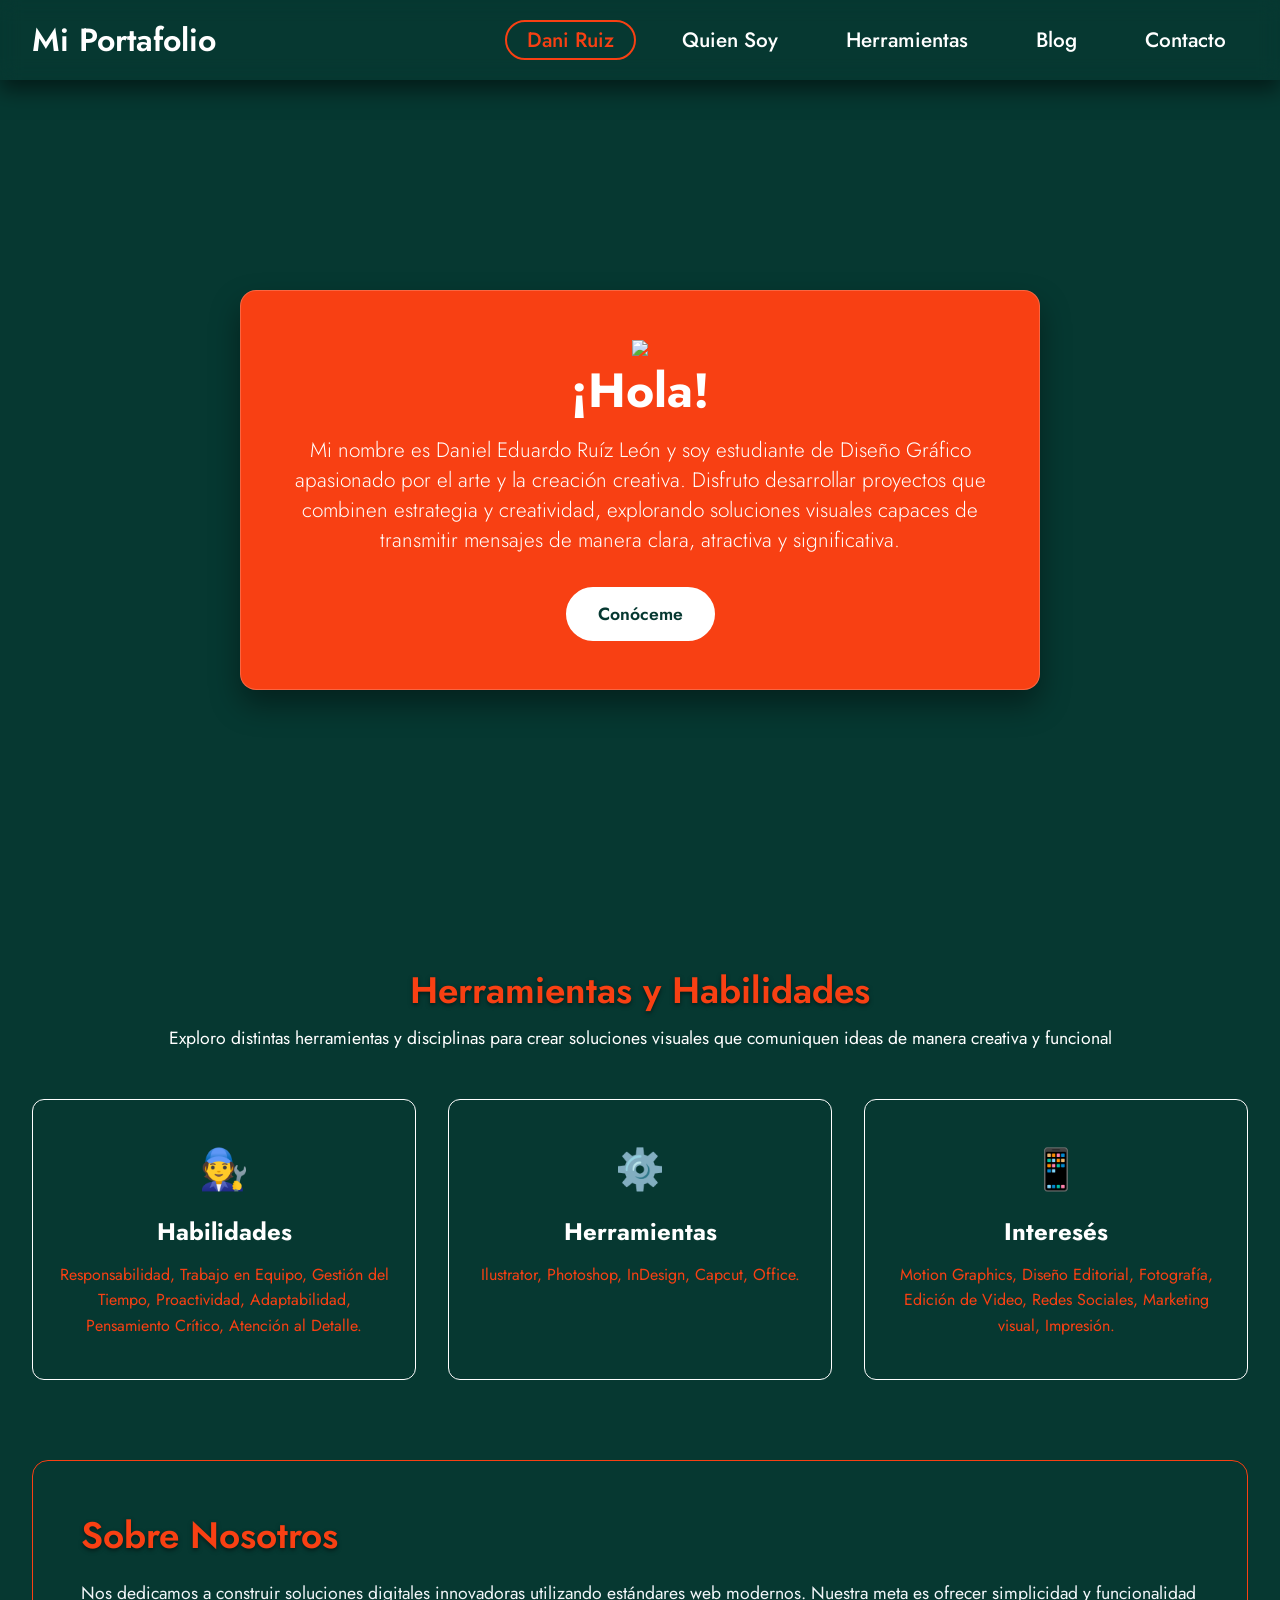
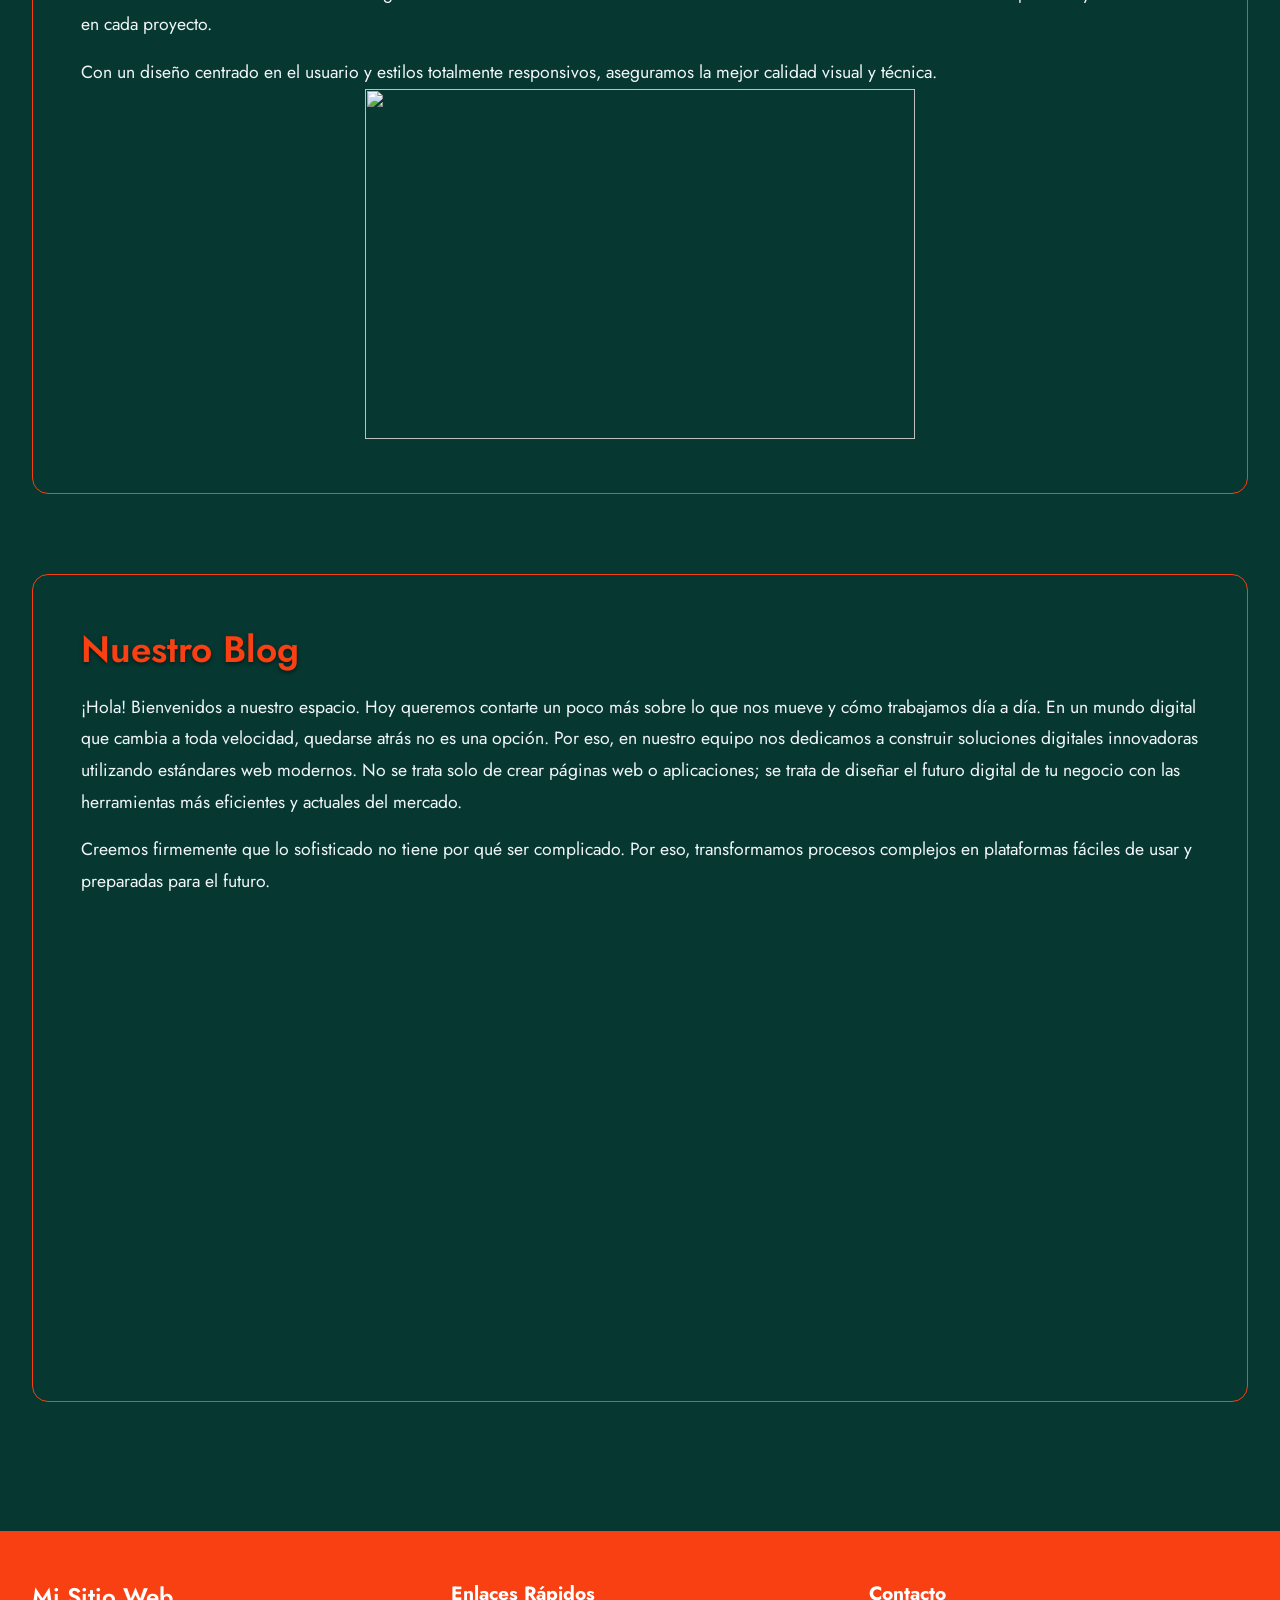
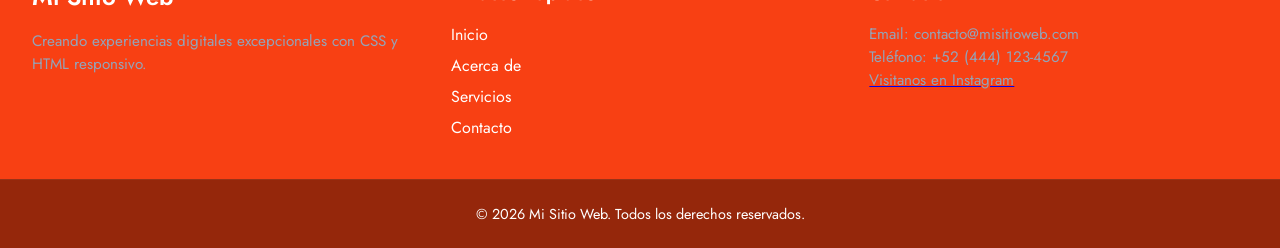
==== index.html @ 6caa450c "Add files via upload" ====
<!DOCTYPE html>
<html lang="es">
<head>
    <meta charset="UTF-8">
    <meta name="viewport" content="width=device-width, initial-scale=1.0">
    <title>Sitio Web Completo con Navegación Adaptativa</title>

    <!-- Enlace a la hoja de estilos CSS general -->
    <link rel="stylesheet" href="style.css">
</head>
<body>

    <!-- ==========================================
         HEADER / ENCABEZADO
         Contiene la barra de navegación (existente)
         y la sección Hero (banner principal de bienvenida).
         ========================================== -->
    <header class="site-header">
        
        <!-- BARRA DE NAVEGACIÓN (Estructura intacta) -->
        <nav class="navbar">
            <div class="navbar-container">
                <!-- Logotipo del sitio web -->
                <a href="index.html" class="navbar-logo">Mi Portafolio</a>
                
                <!-- Botón de menú hamburguesa para dispositivos móviles -->
                <button class="navbar-toggle" aria-label="Abrir menú">
                    <span class="bar"></span>
                    <span class="bar"></span>
                    <span class="bar"></span>
                </button>

                <!-- Menú principal con enlaces de navegación -->
                <ul class="navbar-menu">
                    <li> <a href="#" class="active"> Dani Ruiz </a> </li>
                    <li> <a href="#about"> Quien Soy </a> </li>
                    <li> <a href="#services"> Herramientas </a> </li>
                    <li> <a href="#blog"> Blog </a> </li>
                    <li> <a href="contacto.html"> Contacto </a> </li>
                </ul>
            </div>
        </nav>

        <!-- SECCIÓN HERO
             Presentación visual de impacto justo debajo de la barra de navegación.
             Función: Captar la atención inmediata del visitante y ofrecer una acción directa (CTA). -->
        <div class="hero-container">
            <div class="hero-content">
                <!-- Título principal de la página -->
                <img src="YO.png">
                <h1 class="hero-title">¡Hola!</h1>
                <!-- Breve descripción o subtítulo persuasivo -->
                <p class="hero-subtitle">Mi nombre es Daniel Eduardo Ruíz León y soy estudiante de Diseño
Gráfico apasionado por el arte y la creación creativa. Disfruto desarrollar proyectos que combinen estrategia y creatividad, explorando soluciones visuales capaces de transmitir mensajes de manera clara, atractiva y significativa.</p>
                <!-- Botón de llamada a la acción (Call To Action) -->
                <a href="#services" class="hero-btn">Conóceme</a>
            </div>
        </div>

    </header>


    <!-- ==========================================
         MAIN / CONTENIDO PRINCIPAL
         Contenedor semántico principal del sitio web.
         Aloja el contenido relevante dividido en secciones.
         ========================================== -->
    <main class="main-content">

        <!-- SECCIÓN DE SERVICIOS / CARACTERÍSTICAS
             Función: Presentar los servicios o características clave en formato de cuadrícula (cards). -->
        <section id="services" class="content-section">
            <div class="section-header">
                <h2 class="section-title">Herramientas y Habilidades</h2>
                <p class="section-description">Exploro distintas herramientas y disciplinas para crear soluciones visuales que comuniquen ideas de manera creativa y funcional</p>
            </div>

            <!-- Cuadrícula flexible para organizar las tarjetas de información -->
            <div class="cards-grid">
                <!-- Tarjeta 1 -->
                <article class="card">
                    <div class="card-icon">🧑‍🔧</div>
                    <h3 class="card-title">Habilidades</h3>
                    <p class="card-text">
                        Responsabilidad,
                        Trabajo en Equipo,
                        Gestión del Tiempo,
                        Proactividad,
                        Adaptabilidad,
                        Pensamiento Crítico,
                        Atención al Detalle.
                    </p>
                </article>

                <!-- Tarjeta 2 -->
                <article class="card">
                    <div class="card-icon">⚙️</div>
                    <h3 class="card-title">Herramientas</h3>
                    <p class="card-text">Ilustrator, Photoshop, InDesign, Capcut, Office.</p>
                </article>

                <!-- Tarjeta 3 -->
                <article class="card">
                    <div class="card-icon">📱</div>
                    <h3 class="card-title">Interesés</h3>
                    <p class="card-text">Motion Graphics, Diseño Editorial, Fotografía, Edición de Video, Redes Sociales, Marketing visual, Impresión.</p>
                </article>
            </div>
        </section>


        <!-- SECCIÓN "ACERCA DE" / INFORMACIÓN
             Función: Ofrecer contexto adicional sobre la empresa o proyecto. -->
        <section id="about" class="content-section about-section">
            <div class="about-container">
                <div class="about-text">
                    <h2 class="section-title">Sobre Nosotros</h2>
                    <p>Nos dedicamos a construir soluciones digitales innovadoras utilizando estándares web modernos. Nuestra meta es ofrecer simplicidad y funcionalidad en cada proyecto.</p>
                    <p>Con un diseño centrado en el usuario y estilos totalmente responsivos, aseguramos la mejor calidad visual y técnica.</p>
                </div>
                <div class="imagen_principal">
                    <div style="text-align: center;">
                 <img src="imagen_principal.jpg">
            </div>
           
              
        </section>
        
        <section id="blog" class="content-section about-section">
            <div class="about-container">
                <div class="about-text">
                    <h2 class="section-title">Nuestro Blog</h2>
                    <p>¡Hola! Bienvenidos a nuestro espacio. Hoy queremos contarte un poco más sobre lo que nos mueve y cómo trabajamos día a día. En un mundo digital que cambia a toda velocidad, quedarse atrás no es una opción. Por eso, en nuestro equipo nos dedicamos a construir soluciones digitales innovadoras utilizando estándares web modernos. No se trata solo de crear páginas web o aplicaciones; se trata de diseñar el futuro digital de tu negocio con las herramientas más eficientes y actuales del mercado.</p>
                    <p>Creemos firmemente que lo sofisticado no tiene por qué ser complicado. Por eso, transformamos procesos complejos en plataformas fáciles de usar y preparadas para el futuro.</p>
                
                    <div style="text-align: center;">
                    <iframe src="https://www.google.com/maps/embed?pb=!1m18!1m12!1m3!1d4547.199911094457!2d-101.01815302400932!3d22.14494974850704!2m3!1f0!2f0!3f0!3m2!1i1024!2i768!4f13.1!3m3!1m2!1s0x842a98d210e62de1%3A0x5e721a482af4df1e!2sZona%20Universitaria%2C%2078240%20San%20Luis%20Potos%C3%AD%2C%20S.L.P.!5e1!3m2!1ses-419!2smx!4v1791229734453!5m2!1ses-419!2smx" width="600" height="450" style="border:0;" allowfullscreen="" loading="lazy" referrerpolicy="strict-origin-when-cross-origin"></iframe>

                </div>
            </div>
        </section>



    </main>


    <!-- ==========================================
         FOOTER / PIE DE PÁGINA
         Función: Mostrar información de derechos, enlaces útiles y redes sociales.
         ========================================== -->
    <footer id="contact" class="site-footer">
        <div class="footer-container">
            <!-- Columna 1: Información de marca -->
            <div class="footer-col">
                <h4 class="footer-brand">Mi Sitio Web</h4>
                <p class="footer-desc">Creando experiencias digitales excepcionales con CSS y HTML responsivo.</p>
            </div>

            <!-- Columna 2: Enlaces rápidos de navegación -->
            <div class="footer-col">
                <h5 class="footer-heading">Enlaces Rápidos</h5>
                <ul class="footer-links">
                    <li><a href="#">Inicio</a></li>
                    <li><a href="#about">Acerca de</a></li>
                    <li><a href="#services">Servicios</a></li>
                    <li><a href="#contact">Contacto</a></li>
                </ul>
            </div>

            <!-- Columna 3: Información de contacto -->
            <div class="footer-col">
                <h5 class="footer-heading">Contacto</h5>
                <p>Email: contacto@misitioweb.com</p>
                <p>Teléfono: +52 (444) 123-4567</p>
<a href="https://www.instagram.com/danylovz/" target="_blank"><p>Visitanos en Instagram</p></a>
            </div>
        </div>

        <!-- Barra inferior de derechos de autor -->
        <div class="footer-bottom">
            <p>&copy; 2026 Mi Sitio Web. Todos los derechos reservados.</p>
        </div>
    </footer>

    <!-- Script de control del menú móvil -->
    <script src="script.js"></script>
</body>
</html>
---- style.css ----
/* ==========================================================================
IMPORTACIÓN DE FUENTES Y CONFIGURACIÓN GLOBAL
========================================================================== */
@import url('https://fonts.googleapis.com/css2?family=Fira+Sans:wght@300;400;500;600&family=Jost:ital,wght@0,100..900;1,100..900&family=Short+Stack&display=swap');

* {
  margin: 0;
  padding: 0;
  box-sizing: border-box;
}

body {
  font-family: "Jost", serif;
  min-height: 100vh;
  background-color: #063831;
  color: #063831;
}

/* ==========================================================================
BARRA DE NAVEGACIÓN
========================================================================== */
.navbar {
  display: flex;
  align-items: center;
  justify-content: center;
  height: 80px;
  width: 100%;
  position: sticky;
  top: 0;
  background: transparent;
  box-shadow: 0 10px 20px rgba(0, 0, 0, 0.5);
  backdrop-filter: blur(10px);
  z-index: 999;
}

.navbar-container {
  display: flex;
  align-items: center;
  justify-content: space-between;
  width: 100%;
  padding: 0 2rem;
  max-width: 1600px;
}

.navbar-logo {
  font-size: 2rem;
  font-weight: 600;
  color: #fff;
  text-decoration: none;
  cursor: pointer;
}

.navbar-container .navbar-menu {
  display: flex;
  text-align: center;
  gap: 1.5rem;
  list-style: none;
}

.navbar-container .navbar-menu li a {
  text-decoration: none;
  color:#fff;
  font-size: 1.3rem;
  font-weight: 500;
  padding: 3px 20px;
  border-radius: 20px;
  border: 2px solid transparent;
  white-space: nowrap;
  transition: all 0.3s ease;
}

.navbar-container .navbar-menu li a:hover,
.navbar-container .navbar-menu li a.active {
  color: #f84013;
  background: #f84013(188, 212, 229, 0.8);
  border: 2px solid #f84013;
}

.navbar-toggle {
  display: none;
  background: transparent;
  padding: 10px;
  border: none;
  cursor: pointer;
}

.bar {
  display: block;
  width: 25px;
  height: 3px;
  margin: 5px auto;
  background: #f84013;
  transition: all 0.3s ease-in-out;
}

/* ==========================================================================
SECCIÓN HEADER / HERO
========================================================================== */
.hero-container {
  display: flex;
  align-items: center;
  justify-content: center;
  min-height: calc(100vh - 80px);
  padding: 2rem;
  text-align: center;
  color: #fff;
}

.hero-content {
  max-width: 800px;
  padding: 3rem 2rem;
  background: #f84013;
  backdrop-filter: blur(8px);
  border-radius: 16px;
  border: 1px solid rgba(255, 255, 255, 0.2);
  box-shadow: 0 15px 30px rgba(0, 0, 0, 0.4);
}

.hero-title {
  font-size: 3rem;
  font-weight: 700;
  margin-bottom: 1rem;
  line-height: 1.2;
}

.hero-subtitle {
  font-size: 1.3rem;
  font-weight: 300;
  margin-bottom: 2rem;
  color: #fff;
}

.hero-btn {
  display: inline-block;
  padding: 12px 30px;
  background: #fff;
  color: #063831;
  font-size: 1.1rem;
  font-weight: 600;
  text-decoration: none;
  border-radius: 30px;
  border: 2px solid #fff;
  transition: all 0.3s ease;
}

.hero-btn:hover {
  background: #fff;
  color: #f84013;
  transform: translateY(-3px);
  box-shadow: 0 10px 20px rgba(0, 0, 0, 0.3);
}

/* ==========================================================================
SECCIÓN MAIN / CONTENIDO PRINCIPAL
========================================================================== */
.main-content {
  max-width: 1400px;
  margin: 0 auto;
  padding: 4rem 2rem;
  display: flex;
  flex-direction: column;
  gap: 5rem;
  color: #f84013;
}

.content-section {
  width: 100%;
}

.section-header {
  text-align: center;
  margin-bottom: 3rem;
}

.section-title {
  font-size: 2.3rem;
  font-weight: 600;
  margin-bottom: 0.5rem;
  text-shadow: 0 2px 4px rgba(0,0,0,0.5);
  color: #f84013;
}

.section-description {
  font-size: 1.1rem;
  color: #fff;
}

.cards-grid {
  display: grid;
  grid-template-columns: repeat(auto-fit, minmax(280px, 1fr));
  gap: 2rem;
  color: #063831;
}

.card {
  background: #063831;
  backdrop-filter: blur(10px);
  border: 1px solid #fff;
  padding: 2.5rem 1.5rem;
  border-radius: 12px;
  text-align: center;
  transition: transform 0.3s ease, box-shadow 0.3s ease;
  border-color: #fff
}

.card:hover {
  transform: translateY(-8px);
  box-shadow: 0 12px 25px #063831;
  border-color: #f84013;
  text-decoration-color: #f84013;
}

.card-icon {
  font-size: 2.5rem;
  margin-bottom: 1rem;
  color: #f84013;
}

.card-title {
  font-size: 1.5rem;
  margin-bottom: 0.8rem;
  color: #fff;
}

.card-text {
  font-size: 1rem;
  color: #f84013;
  line-height: 1.6;
}

.about-section {
  background: #063831;
  backdrop-filter: blur(10px);
  padding: 3rem;
  border-radius: 16px;
  border: 1px solid #f84013;
}

.about-text p {
  font-size: 1.1rem;
  line-height: 1.8;
  margin-top: 1rem;
  color: #f1f5f9;
}

/* ==========================================================================
SECCIÓN FOOTER / PIE DE PÁGINA
========================================================================== */
.site-footer {
  background: #f84013;
  backdrop-filter: blur(12px);
  border-top: 1px solid #063831;
  padding-top: 3rem;
  margin-top: 4rem;
}

.footer-container {
  max-width: 1400px;
  margin: 0 auto;
  padding: 0 2rem 2rem 2rem;
  display: grid;
  grid-template-columns: repeat(auto-fit, minmax(220px, 1fr));
  gap: 2.5rem;
}

.footer-col .footer-brand {
  font-size: 1.5rem;
  font-weight: 600;
  margin-bottom: 1rem;
  color: #fff;
}

.footer-col .footer-desc,
.footer-col p {
  font-size: 0.95rem;
  color: #94a3b8;
  line-height: 1.5;
}

.footer-heading {
  font-size: 1.2rem;
  margin-bottom: 1rem;
  color: #fff;
}

.footer-links {
  list-style: none;
  color: #fff;
}

.footer-links li {
  margin-bottom: 0.5rem;
  color: #fff;
}

.footer-links a {
  color: #fff;
  text-decoration: none;
  transition: color 0.2s ease;
}

.footer-links a:hover {
  color: #fff;
}

.footer-bottom {
  text-align: center;
  padding: 1.5rem;
  background: rgba(0, 0, 0, 0.4);
  font-size: 0.9rem;
  color: #fff;
  border-top: 1px solid rgba(255, 255, 255, 0.05);
}

/* ==========================================================================
REGLAS RESPONSIVAS (MEDIA QUERIES)
========================================================================== */
@media (max-width: 880px) {
  .navbar {
    backdrop-filter: none;
    color: #fff;
  }

  .navbar-container .navbar-menu {
    display: none;
    flex-direction: column;
    align-items: flex-start;
    gap: 1.7rem !important;
    position: absolute;
    height: 100vh;
    width: 250px;
    top: 0;
    right: 0;
    padding: 5rem 1.5rem;
    box-shadow: 0 10px 10px rgba(0, 0, 0, 0.5);
    backdrop-filter: blur(10px);
    color: #fff;
  }

  .navbar-container .navbar-menu.active {
    display: flex;
    color: #fff;
  }

  .navbar-toggle {
    display: block;
    z-index: 999;
    color: #fff;

  }

  .navbar-toggle.active .bar:nth-child(2) {
    opacity: 0;
  }

  .navbar-toggle.active .bar:nth-child(1) {
    transform: translateY(8px) rotate(45deg);
  }

  .navbar-toggle.active .bar:nth-child(3) {
    transform: translateY(-8px) rotate(-45deg);
  }

  .hero-title {
    font-size: 2.3rem;
    color: #fff;

  }

  .hero-subtitle {
    font-size: 1.1rem;
    color: #fff;

  }

  .main-content {
    padding: 3rem 1.5rem;
    gap: 3.5rem;
        color: #fff;

  }

  .cards-grid {
    grid-template-columns: repeat(2, 1fr);
        color: #fff;

  }

  .about-section {
    padding: 2rem;
        color: #fff;

  }
}

@media (max-width: 720px) {
iframe {
  width: 400px;
  height: 300px;
      color: #fff;

}
}

@media (max-width: 480px) {
  .navbar-container {
    padding: 0 1rem;
        color: #fff;

  }

  iframe {
    width: 300px;
    height: 200px;
        color: #fff;

  }

  .navbar-logo {
    font-size: 1.7rem;
        color: #fff;

  }

  .navbar-container .navbar-menu li a {
    font-size: 1.2rem;
    padding: 3px 15px;
        color: #fff;

  }

  .hero-container {
    padding: 1rem;
        color: #fff;

  }

  .hero-content {
    padding: 2rem 1rem;
        color: #fff;

  }

  .hero-title {
    font-size: 1.8rem;
        color: #fff;

  }

  .hero-subtitle {
    font-size: 1rem;
        color: #fff;

  }

  .hero-btn {
    width: 100%;
    text-align: center;
        color: #fff;

  }

  .cards-grid {
    grid-template-columns: 1fr;
        color: #fff;

  }

  .section-title {
    font-size: 1.8rem;
        color: #fff;

  }

  .footer-container {
    grid-template-columns: 1fr;
    gap: 2rem;
    padding: 0 1.5rem 2rem 1.5rem;
        color: #fff;

  }
}

@media (max-width:410px) {
  iframe {
    display: none;
  }

}

.imagen_principal img {
    text-align: center;
    width: 550px;
    height: 350px;
  }
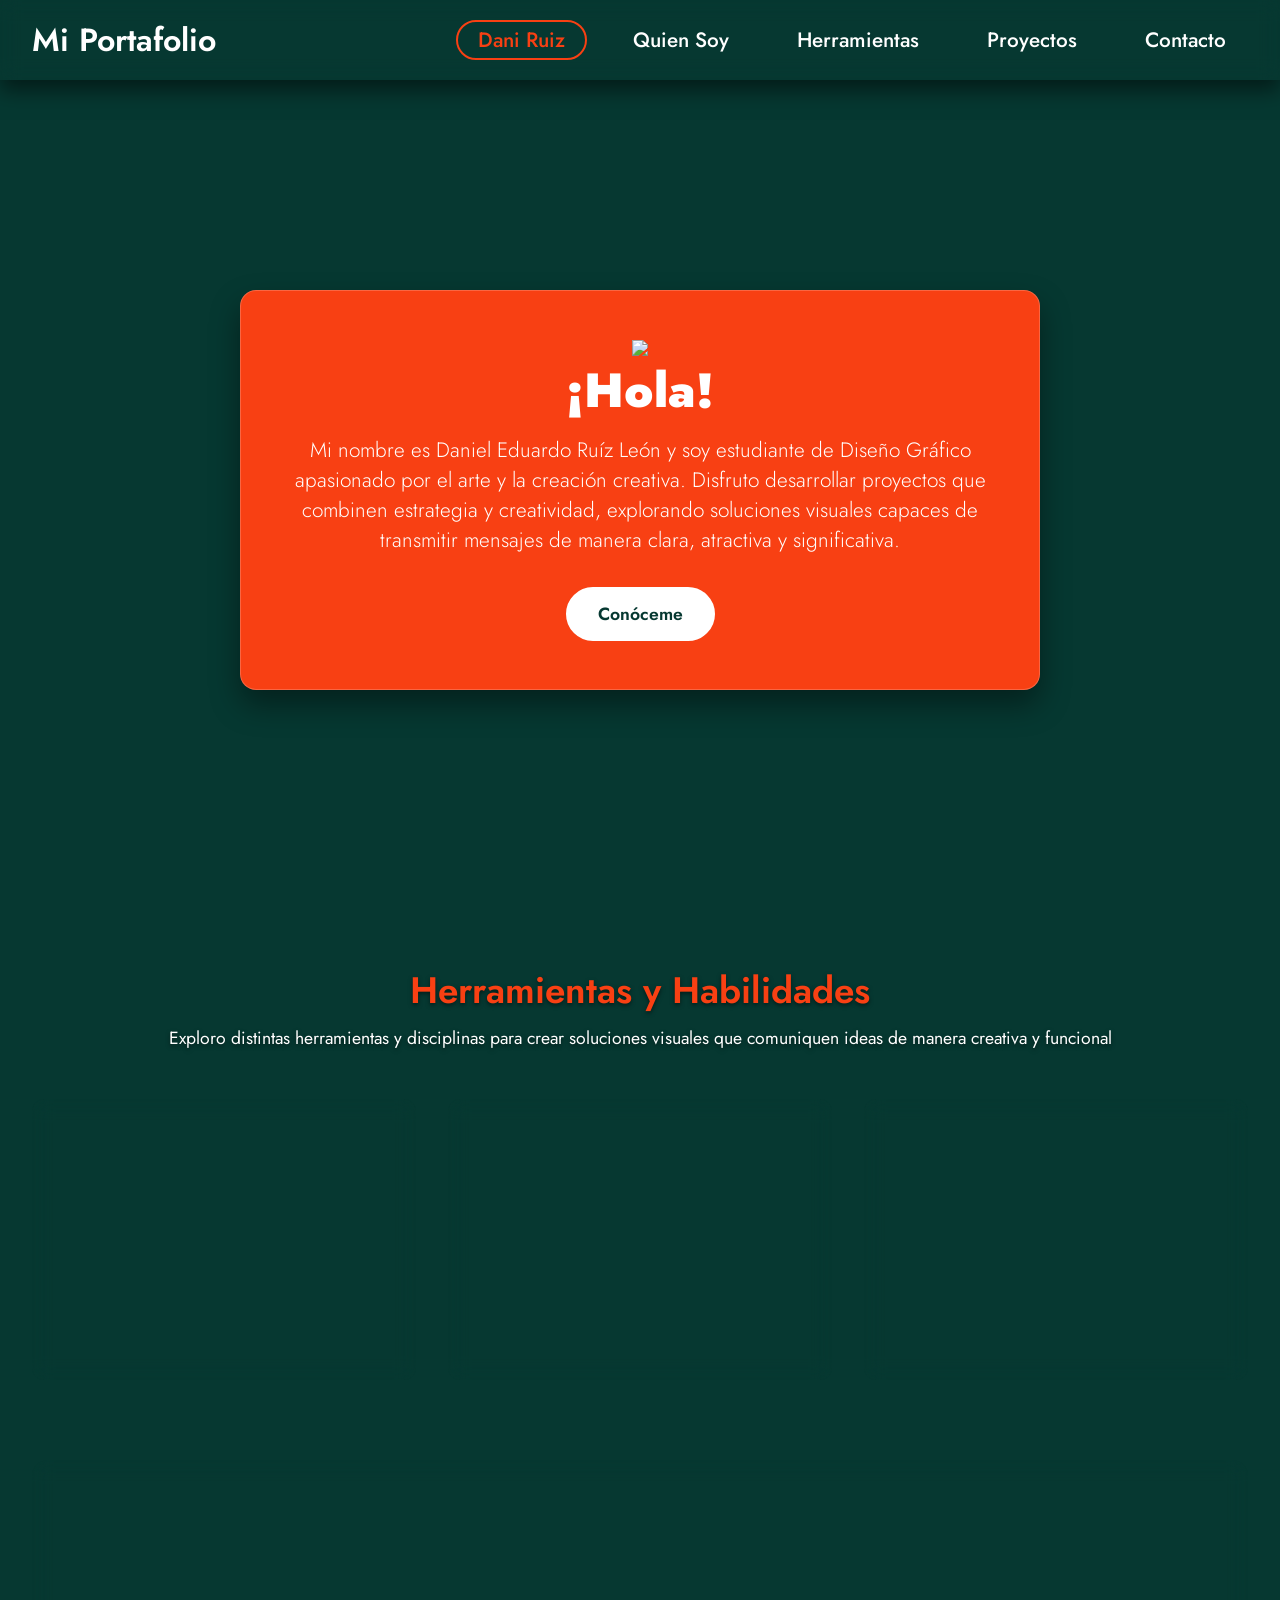
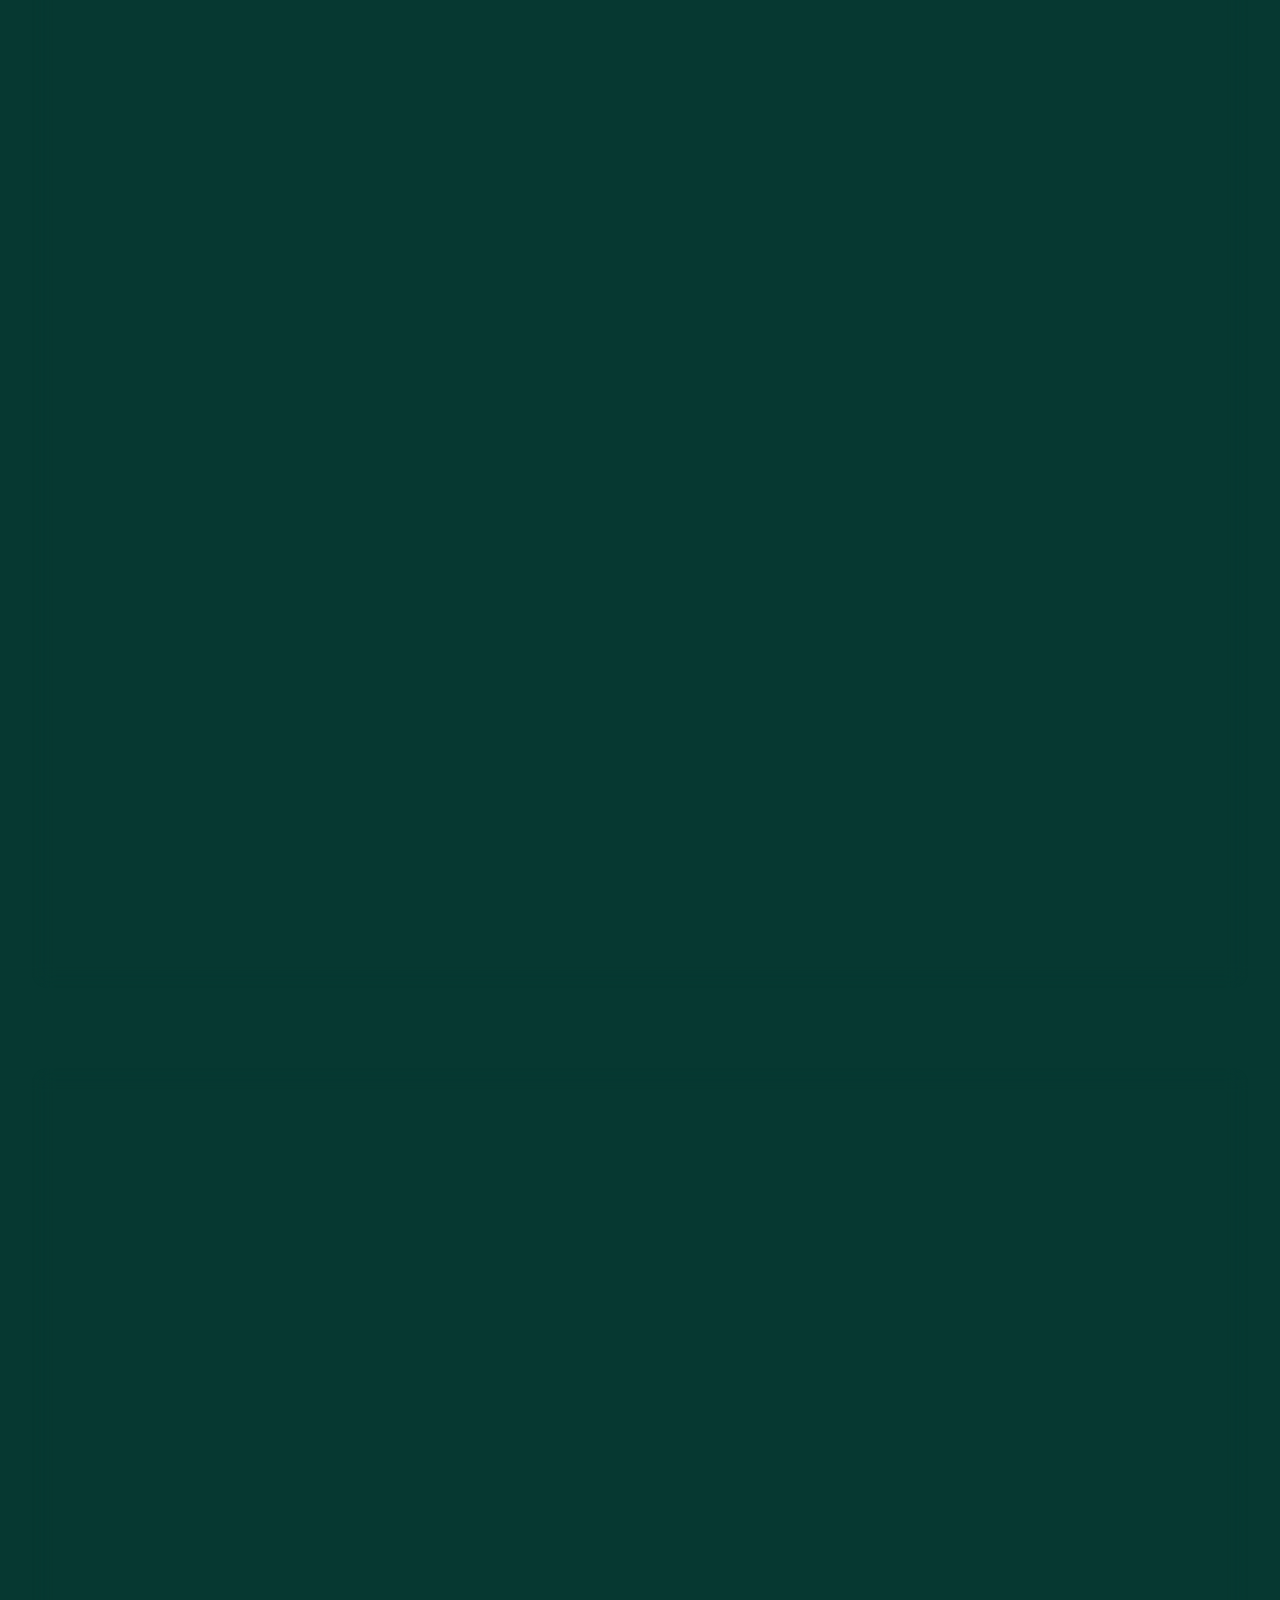
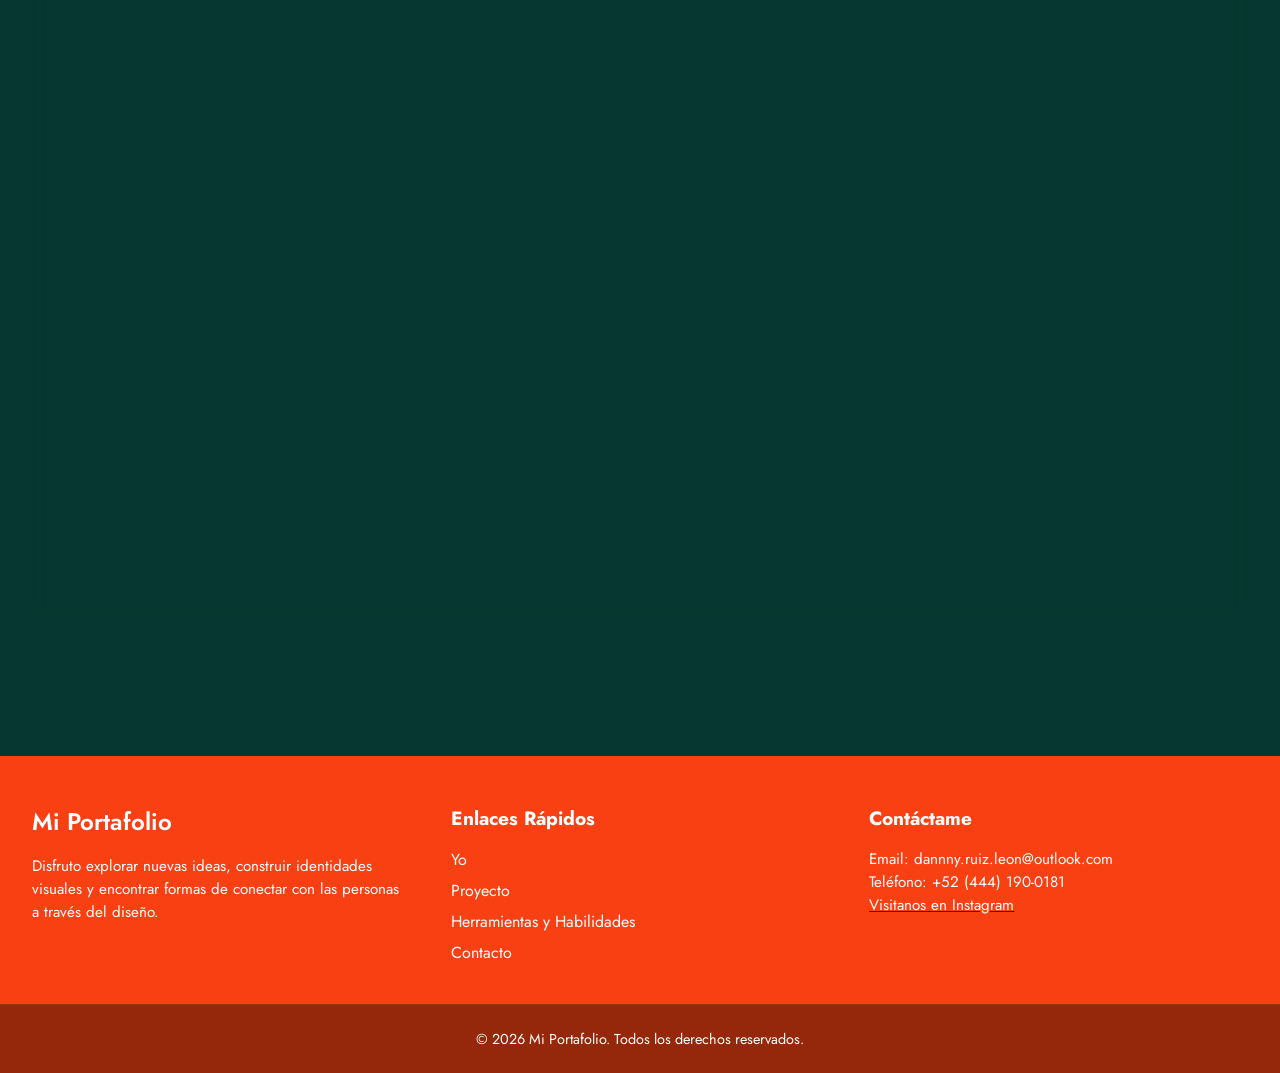
==== commit 1e73119d: "Add files via upload" ====
--- a/index.html
+++ b/index.html
@@ -35,7 +35,7 @@
                     <li> <a href="#" class="active"> Dani Ruiz </a> </li>
                     <li> <a href="#about"> Quien Soy </a> </li>
                     <li> <a href="#services"> Herramientas </a> </li>
-                    <li> <a href="#blog"> Blog </a> </li>
+                    <li> <a href="#blog"> Proyectos </a> </li>
                     <li> <a href="contacto.html"> Contacto </a> </li>
                 </ul>
             </div>
@@ -114,13 +114,18 @@
         <section id="about" class="content-section about-section">
             <div class="about-container">
                 <div class="about-text">
-                    <h2 class="section-title">Sobre Nosotros</h2>
-                    <p>Nos dedicamos a construir soluciones digitales innovadoras utilizando estándares web modernos. Nuestra meta es ofrecer simplicidad y funcionalidad en cada proyecto.</p>
-                    <p>Con un diseño centrado en el usuario y estilos totalmente responsivos, aseguramos la mejor calidad visual y técnica.</p>
+                    <h2 class="section-title">Estrategia de Comunicación</h2>
+                    <h1 class="subtitle">Festival Internacional Letras de S.L.P</h1>
+                    <p>Proyecto académico enfocado en el desarrollo de una estrategia de comunicación visual para la Feria Internacional Letras de San Luis Potosí. El objetivo fue modernizar la identidad gráfica del evento y generar una propuesta visual atractiva que conectara con públicos jóvenes y asistentes habituales de la feria, manteniendo la esencia cultural y literaria del proyecto.</p>
+                    <p>Dentro del desarrollo realicé un rediseño del logotipo para la edición 18, explorando una imagen más contemporánea, versátil y adaptable a distintos formatos físicos y digitales. Además, trabajé en la creación de piezas para medios impresos y contenido digital, incluyendo aplicaciones para redes sociales, materiales promocionales y recursos gráficos enfocados en fortalecer la presencia visual y la difusión del evento.</p>
                 </div>
                 <div class="imagen_principal">
                     <div style="text-align: center;">
-                 <img src="imagen_principal.jpg">
+                 
+                <img src="MOCKUPS (4).png">
+                <img src="MOCKUPS (6).png">
+                <img src="FIL.png">
+
             </div>
            
               
@@ -129,12 +134,20 @@
         <section id="blog" class="content-section about-section">
             <div class="about-container">
                 <div class="about-text">
-                    <h2 class="section-title">Nuestro Blog</h2>
-                    <p>¡Hola! Bienvenidos a nuestro espacio. Hoy queremos contarte un poco más sobre lo que nos mueve y cómo trabajamos día a día. En un mundo digital que cambia a toda velocidad, quedarse atrás no es una opción. Por eso, en nuestro equipo nos dedicamos a construir soluciones digitales innovadoras utilizando estándares web modernos. No se trata solo de crear páginas web o aplicaciones; se trata de diseñar el futuro digital de tu negocio con las herramientas más eficientes y actuales del mercado.</p>
-                    <p>Creemos firmemente que lo sofisticado no tiene por qué ser complicado. Por eso, transformamos procesos complejos en plataformas fáciles de usar y preparadas para el futuro.</p>
+                    <h2 class="section-title">Articulo de Revista Deportiva</h2>
+                    <h1 class="subtitle">Escudos del Atletico De San Luis</h1>
+                    <p>Este proyecto editorial explora la evolución de los escudos del Atlético de San Luis a través de un artículo de revista diseñado para comunicar la historia e identidad visual del club de manera atractiva y accesible.</p>
+                    <p>La propuesta combina investigación histórica, diseño editorial y recursos gráficos inspirados en el entorno deportivo para construir una narrativa visual que permite al lector comprender cómo la imagen del equipo ha cambiado con el paso del tiempo. A partir del análisis de los diferentes escudos utilizados a lo largo de su trayectoria, se desarrolló una composición editorial que prioriza la claridad de la información, la jerarquía visual y una experiencia de lectura dinámica. La selección tipográfica, el uso estratégico del color y la organización de los elementos gráficos buscan reforzar el carácter institucional del club y destacar los momentos clave de su transformación visual. </p>
+                </div>
+                    <div class="imagen_principal">
+                    <div style="text-align: center;">
+                 <img src="REVISTA MOCKUP 2.png">
+                <img src="MOCKUP 3.png">
+                <img src="ARTICULO DE REVISTA.png">
                 
-                    <div style="text-align: center;">
-                    <iframe src="https://www.google.com/maps/embed?pb=!1m18!1m12!1m3!1d4547.199911094457!2d-101.01815302400932!3d22.14494974850704!2m3!1f0!2f0!3f0!3m2!1i1024!2i768!4f13.1!3m3!1m2!1s0x842a98d210e62de1%3A0x5e721a482af4df1e!2sZona%20Universitaria%2C%2078240%20San%20Luis%20Potos%C3%AD%2C%20S.L.P.!5e1!3m2!1ses-419!2smx!4v1791229734453!5m2!1ses-419!2smx" width="600" height="450" style="border:0;" allowfullscreen="" loading="lazy" referrerpolicy="strict-origin-when-cross-origin"></iframe>
+
+
+
 
                 </div>
             </div>
@@ -153,33 +166,33 @@
         <div class="footer-container">
             <!-- Columna 1: Información de marca -->
             <div class="footer-col">
-                <h4 class="footer-brand">Mi Sitio Web</h4>
-                <p class="footer-desc">Creando experiencias digitales excepcionales con CSS y HTML responsivo.</p>
+                <h4 class="footer-brand">Mi Portafolio</h4>
+                <p class="footer-desc">Disfruto explorar nuevas ideas, construir identidades visuales y encontrar formas de conectar con las personas a través del diseño.</p>
             </div>
 
             <!-- Columna 2: Enlaces rápidos de navegación -->
             <div class="footer-col">
                 <h5 class="footer-heading">Enlaces Rápidos</h5>
                 <ul class="footer-links">
-                    <li><a href="#">Inicio</a></li>
-                    <li><a href="#about">Acerca de</a></li>
-                    <li><a href="#services">Servicios</a></li>
+                    <li><a href="#">Yo</a></li>
+                    <li><a href="#about">Proyecto</a></li>
+                    <li><a href="#services">Herramientas y Habilidades</a></li>
                     <li><a href="#contact">Contacto</a></li>
                 </ul>
             </div>
 
             <!-- Columna 3: Información de contacto -->
             <div class="footer-col">
-                <h5 class="footer-heading">Contacto</h5>
-                <p>Email: contacto@misitioweb.com</p>
-                <p>Teléfono: +52 (444) 123-4567</p>
+                <h5 class="footer-heading">Contáctame</h5>
+                <p>Email: dannny.ruiz.leon@outlook.com</p>
+                <p>Teléfono: +52 (444) 190-0181</p>
 <a href="https://www.instagram.com/danylovz/" target="_blank"><p>Visitanos en Instagram</p></a>
             </div>
         </div>
 
         <!-- Barra inferior de derechos de autor -->
         <div class="footer-bottom">
-            <p>&copy; 2026 Mi Sitio Web. Todos los derechos reservados.</p>
+            <p>&copy; 2026 Mi Portafolio. Todos los derechos reservados.</p>
         </div>
     </footer>
 
--- a/style.css
+++ b/style.css
@@ -118,7 +118,7 @@
 
 .hero-title {
   font-size: 3rem;
-  font-weight: 700;
+  font-weight: 1000;
   margin-bottom: 1rem;
   line-height: 1.2;
 }
@@ -160,11 +160,14 @@
   display: flex;
   flex-direction: column;
   gap: 5rem;
-  color: #f84013;
+  color: #fff;
+  text-shadow: 0 2px 4px rgba(0,0,0,0.5);
+
 }
 
 .content-section {
   width: 100%;
+
 }
 
 .section-header {
@@ -183,6 +186,8 @@
 .section-description {
   font-size: 1.1rem;
   color: #fff;
+  text-shadow: 0 2px 4px rgba(0,0,0,0.5);
+
 }
 
 .cards-grid {
@@ -261,6 +266,7 @@
   display: grid;
   grid-template-columns: repeat(auto-fit, minmax(220px, 1fr));
   gap: 2.5rem;
+  color: #fff;
 }
 
 .footer-col .footer-brand {
@@ -273,7 +279,7 @@
 .footer-col .footer-desc,
 .footer-col p {
   font-size: 0.95rem;
-  color: #94a3b8;
+  color: #fff;
   line-height: 1.5;
 }
 
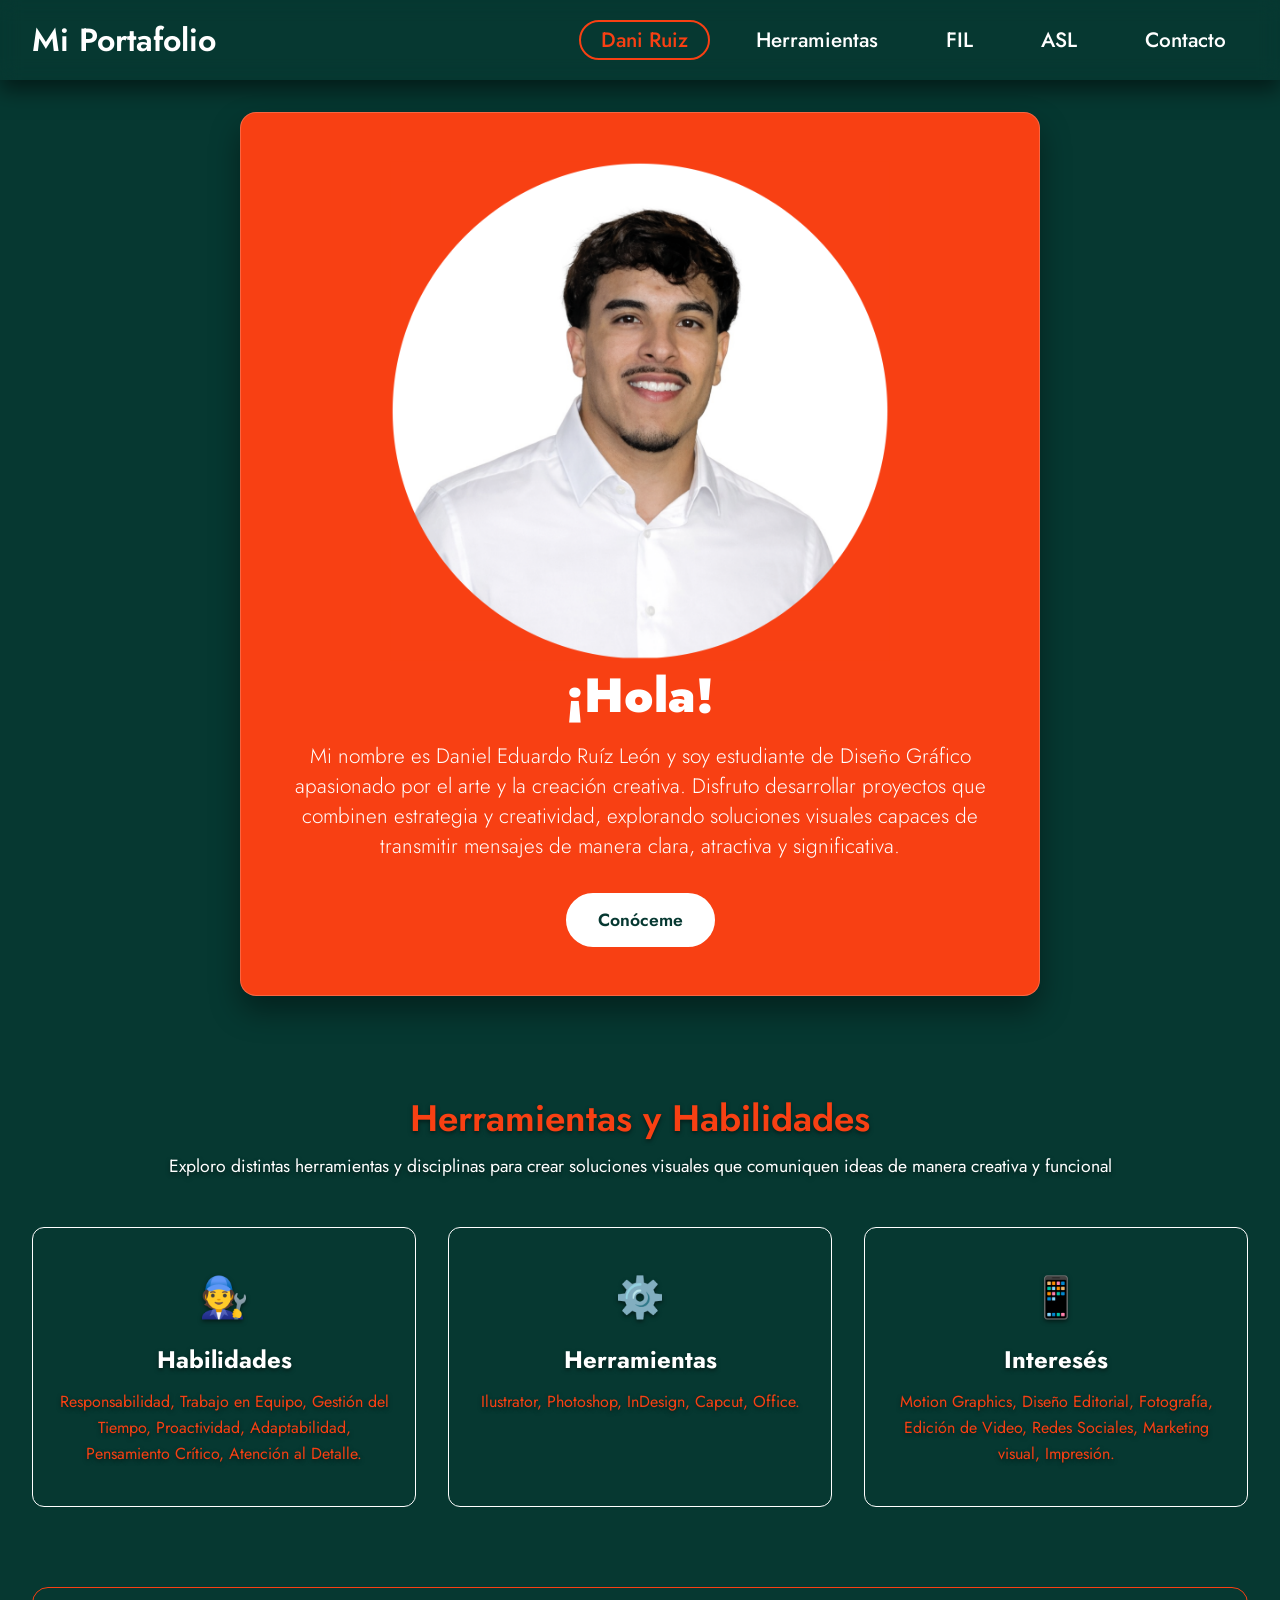
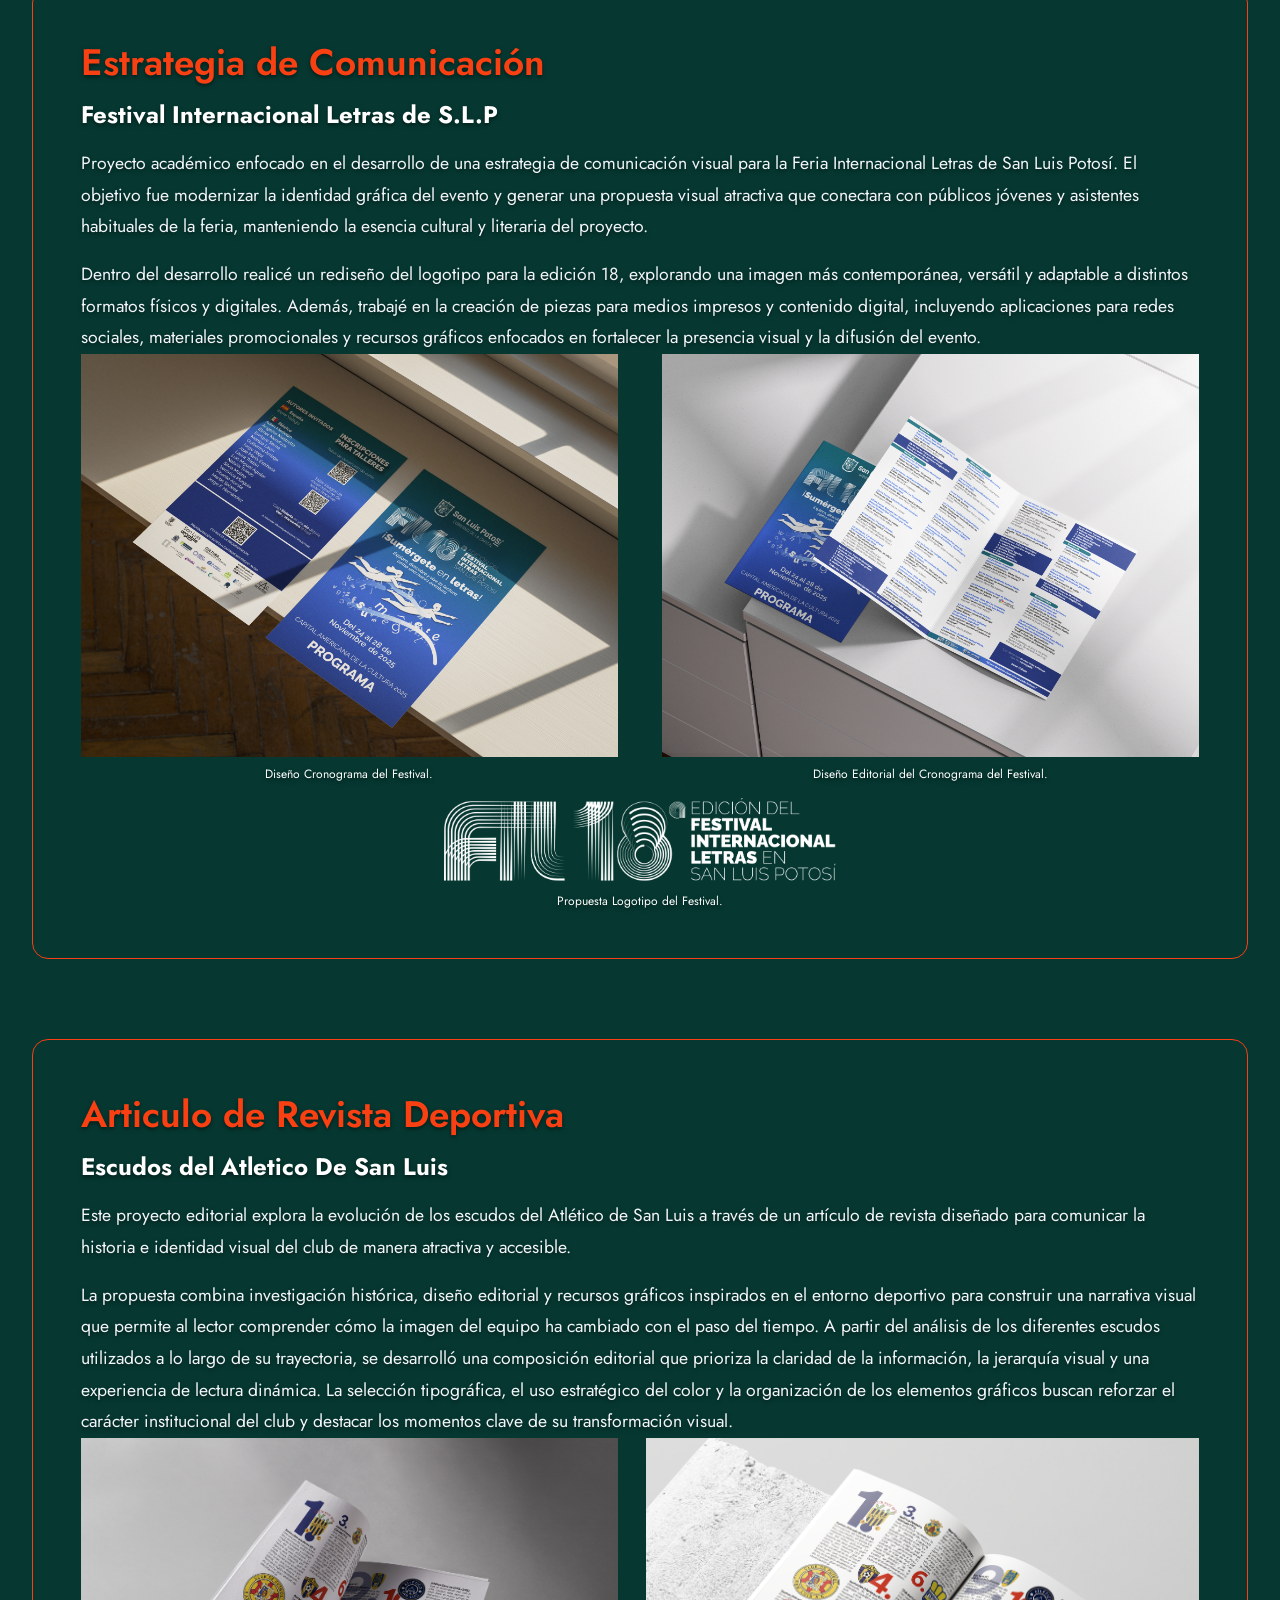
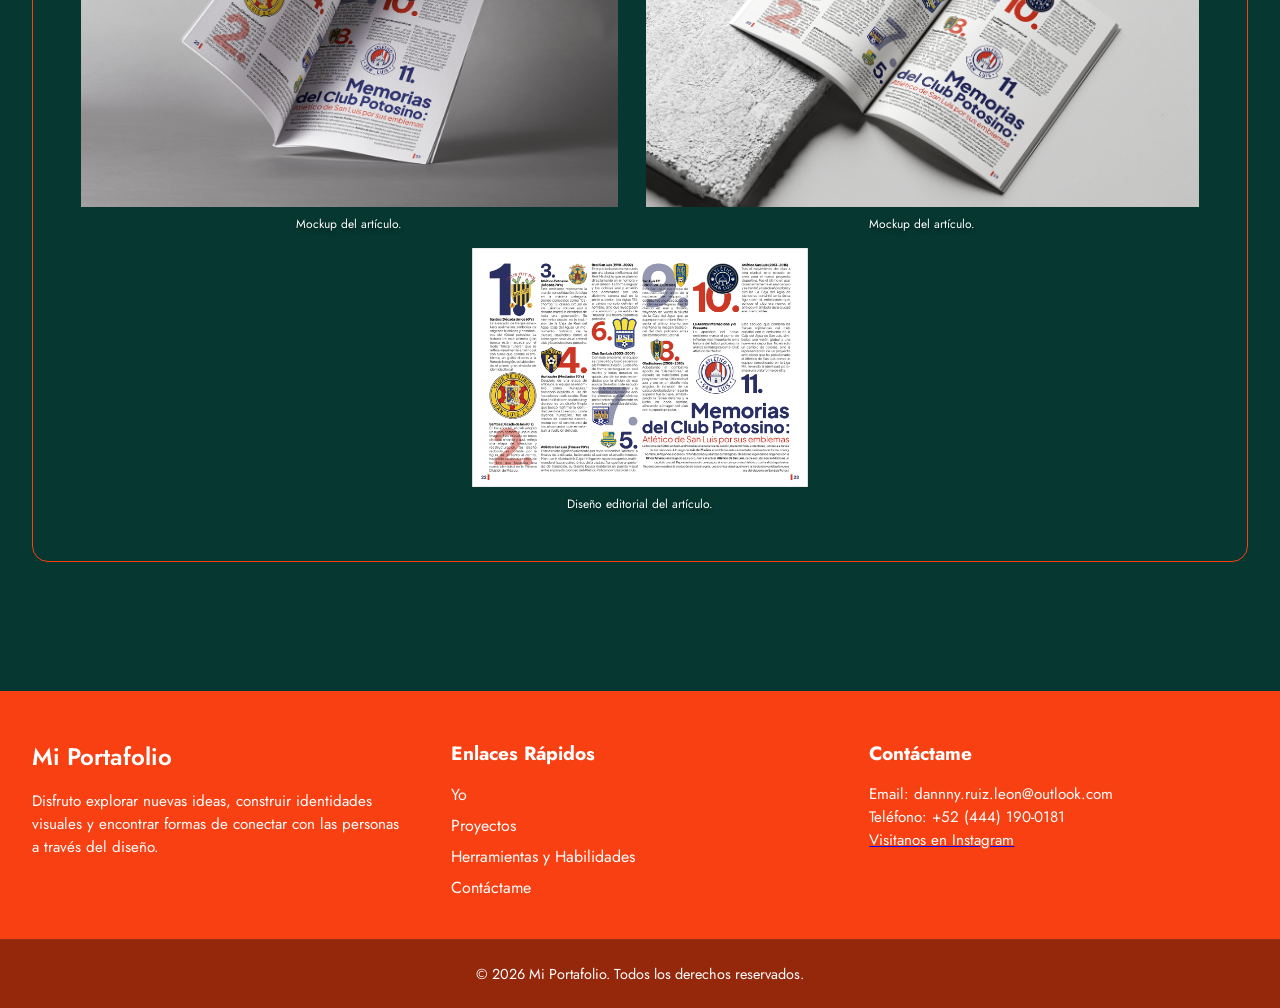
==== commit 7f98788d: "Add files via upload" ====
--- a/index.html
+++ b/index.html
@@ -33,9 +33,9 @@
                 <!-- Menú principal con enlaces de navegación -->
                 <ul class="navbar-menu">
                     <li> <a href="#" class="active"> Dani Ruiz </a> </li>
-                    <li> <a href="#about"> Quien Soy </a> </li>
                     <li> <a href="#services"> Herramientas </a> </li>
-                    <li> <a href="#blog"> Proyectos </a> </li>
+                    <li> <a href="#about"> FIL </a> </li>
+                    <li> <a href="#blog"> ASL </a> </li>
                     <li> <a href="contacto.html"> Contacto </a> </li>
                 </ul>
             </div>
@@ -48,6 +48,9 @@
             <div class="hero-content">
                 <!-- Título principal de la página -->
                 <img src="YO.png">
+                <div class= "foto-perfil">
+
+
                 <h1 class="hero-title">¡Hola!</h1>
                 <!-- Breve descripción o subtítulo persuasivo -->
                 <p class="hero-subtitle">Mi nombre es Daniel Eduardo Ruíz León y soy estudiante de Diseño
@@ -122,10 +125,28 @@
                 <div class="imagen_principal">
                     <div style="text-align: center;">
                  
-                <img src="MOCKUPS (4).png">
-                <img src="MOCKUPS (6).png">
-                <img src="FIL.png">
-
+                <div class= "proyectos">
+<div class="pie">
+    <figure class="proyectos1">
+        <img src="MOCKUPS (4).png" alt="Folleto del festival">
+        <figcaption>
+            Diseño Cronograma del Festival.
+        </figcaption>
+    </figure>
+
+    <figure class="proyectos2">
+        <img src="MOCKUPS (6).png" alt="Folleto del festival">
+        <figcaption>
+            Diseño Editorial del Cronograma del Festival.
+        </figcaption>
+    </figure>
+
+    <figure class="proyectos3">
+        <img src="FIL.png" alt="Folleto del festival">
+        <figcaption>
+            Propuesta Logotipo del Festival.
+        </figcaption>
+    </figure>
             </div>
            
               
@@ -141,16 +162,26 @@
                 </div>
                     <div class="imagen_principal">
                     <div style="text-align: center;">
-                 <img src="REVISTA MOCKUP 2.png">
-                <img src="MOCKUP 3.png">
-                <img src="ARTICULO DE REVISTA.png">
-                
-
-
-
-
-                </div>
-            </div>
+
+
+               <div class="pie2">
+
+    <figure class="proyectos2-1">
+        <img src="REVISTA MOCKUP 2.png" alt="Mockup de revista">
+        <figcaption>Mockup del artículo.</figcaption>
+    </figure>
+
+    <figure class="proyectos2-2">
+        <img src="MOCKUP 3.png" alt="Segundo mockup del artículo">
+        <figcaption>Mockup del artículo.</figcaption>
+    </figure>
+
+    <figure class="proyectos2-3">
+        <img src="ARTICULO DE REVISTA.png" alt="Diseño editorial del artículo">
+        <figcaption>Diseño editorial del artículo.</figcaption>
+    </figure>
+
+</div>
         </section>
 
 
@@ -175,9 +206,9 @@
                 <h5 class="footer-heading">Enlaces Rápidos</h5>
                 <ul class="footer-links">
                     <li><a href="#">Yo</a></li>
-                    <li><a href="#about">Proyecto</a></li>
+                    <li><a href="#about">Proyectos</a></li>
                     <li><a href="#services">Herramientas y Habilidades</a></li>
-                    <li><a href="#contact">Contacto</a></li>
+                    <li><a href="#contact">Contáctame</a></li>
                 </ul>
             </div>
 
--- a/style.css
+++ b/style.css
@@ -494,8 +494,180 @@
 
 }
 
-.imagen_principal img {
-    text-align: center;
-    width: 550px;
-    height: 350px;
-  }+img .foto-perfil{ 
+    text-align: center;
+    width: 300px;
+    height: auto;
+  }
+
+  img { 
+    text-align: center;
+    width: 500px;
+    height: auto;
+  }
+
+  img { 
+    text-align: center;
+    width: 500px;
+    height: auto;
+  }
+
+.pie {
+    display: flex;
+    justify-content: flex-start;
+    width: 100%;
+}
+
+.proyectos1 {
+    width: 48%;
+    margin: 0;
+    text-align: center;
+}
+
+.proyectos1 img {
+    width: 100%;
+    height: auto;
+    display: block;
+}
+
+.proyectos1 figcaption {
+    font-size: 12px;
+    text-align: center;
+    margin-top: 8px;
+    color: white;
+}
+
+.proyectos2 {
+    width: 48%;
+    margin: 0 0 0 auto;
+    text-align: center;
+}
+
+.proyectos2 img {
+    width: 100%;
+    height: auto;
+    display: block;
+}
+
+.proyectos2 figcaption {
+    font-size: 12px;
+    text-align: center;
+    margin-top: 8px;
+    color: white;
+}
+.pie {
+    display: flex;
+    justify-content: space-between;
+    align-items: flex-start;
+    gap: 10px;
+    width: 100%;
+}
+
+.proyectos3 {
+    width: 48%;
+    margin: 15px auto 0 auto;
+    text-align: center;
+}
+
+.proyectos3 img {
+    width: 100%;
+    height: auto;
+    display: block;
+}
+
+.proyectos3 figcaption {
+    font-size: 12px;
+    text-align: center;
+    margin-top: 8px;
+    color: white;
+}
+.pie {
+    display: flex;
+    flex-wrap: wrap;
+    justify-content: space-between;
+    align-items: flex-start;
+    gap: 15px 10px;
+    width: 100%;
+}
+
+.proyectos1,
+.proyectos2 {
+    width: 48%;
+    margin: 0;
+}
+
+.proyectos3 {
+    width: 35%;
+    margin: 0 auto;
+    text-align: center;
+}
+
+/* CONTENEDOR DE LA SEGUNDA SECCIÓN */
+.pie2 {
+    display: flex;
+    flex-wrap: wrap;
+    justify-content: space-between;
+    align-items: flex-start;
+    gap: 15px 10px;
+    width: 100%;
+}
+
+/* PRIMERA IMAGEN: IZQUIERDA */
+.proyectos2-1 {
+    width: 48%;
+    margin: 0;
+    text-align: center;
+}
+
+.proyectos2-1 img {
+    width: 100%;
+    height: auto;
+    display: block;
+}
+
+.proyectos2-1 figcaption {
+    font-size: 12px;
+    text-align: center;
+    margin-top: 8px;
+    color: white;
+}
+
+/* SEGUNDA IMAGEN: DERECHA */
+.proyectos2-2 {
+    width: 49.5%;
+    margin: 0;
+    text-align: center;
+}
+
+.proyectos2-2 img {
+    width: 100%;
+    height: auto;
+    display: block;
+}
+
+.proyectos2-2 figcaption {
+    font-size: 12px;
+    text-align: center;
+    margin-top: 8px;
+    color: white;
+}
+
+/* TERCERA IMAGEN: CENTRO ABAJO */
+.proyectos2-3 {
+    width: 30%;
+    margin: 0 auto;
+    text-align: center;
+}
+
+.proyectos2-3 img {
+    width: 100%;
+    height: auto;
+    display: block;
+}
+
+.proyectos2-3 figcaption {
+    font-size: 12px;
+    text-align: center;
+    margin-top: 8px;
+    color: white;
+}
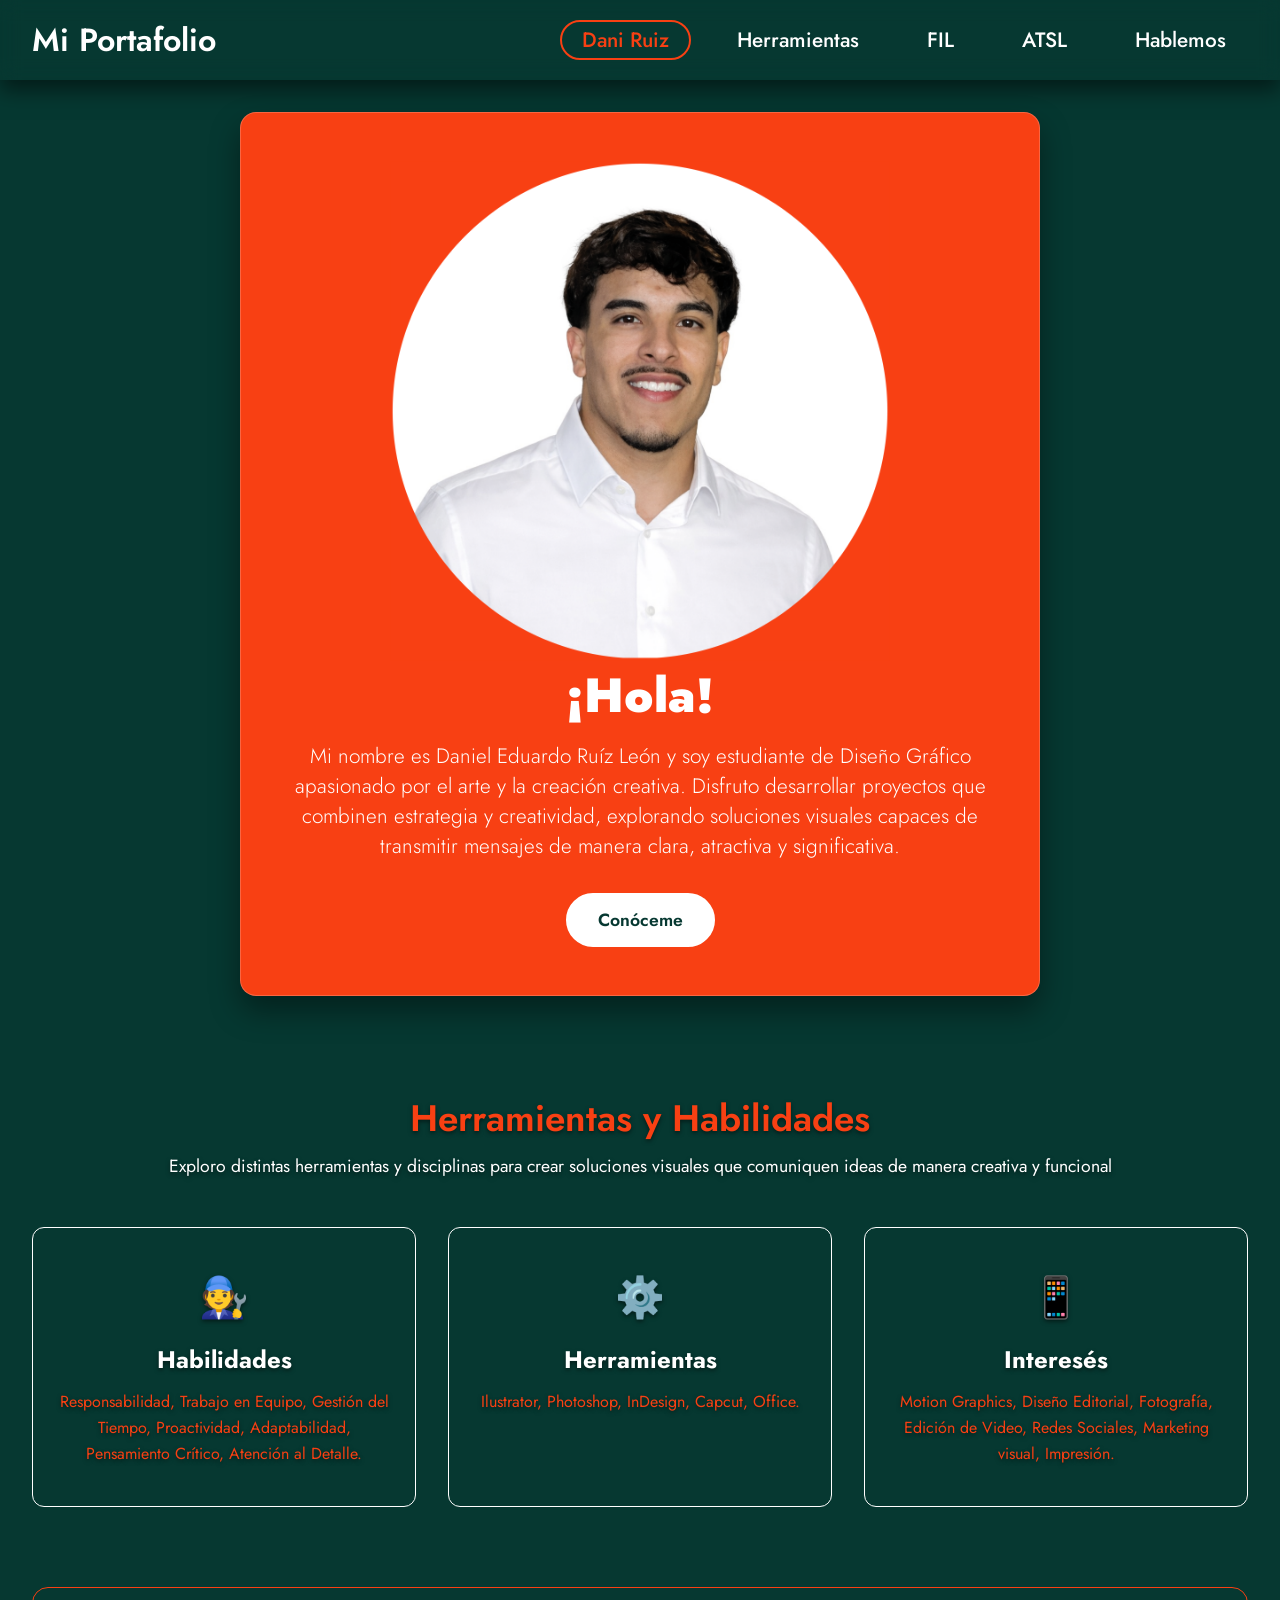
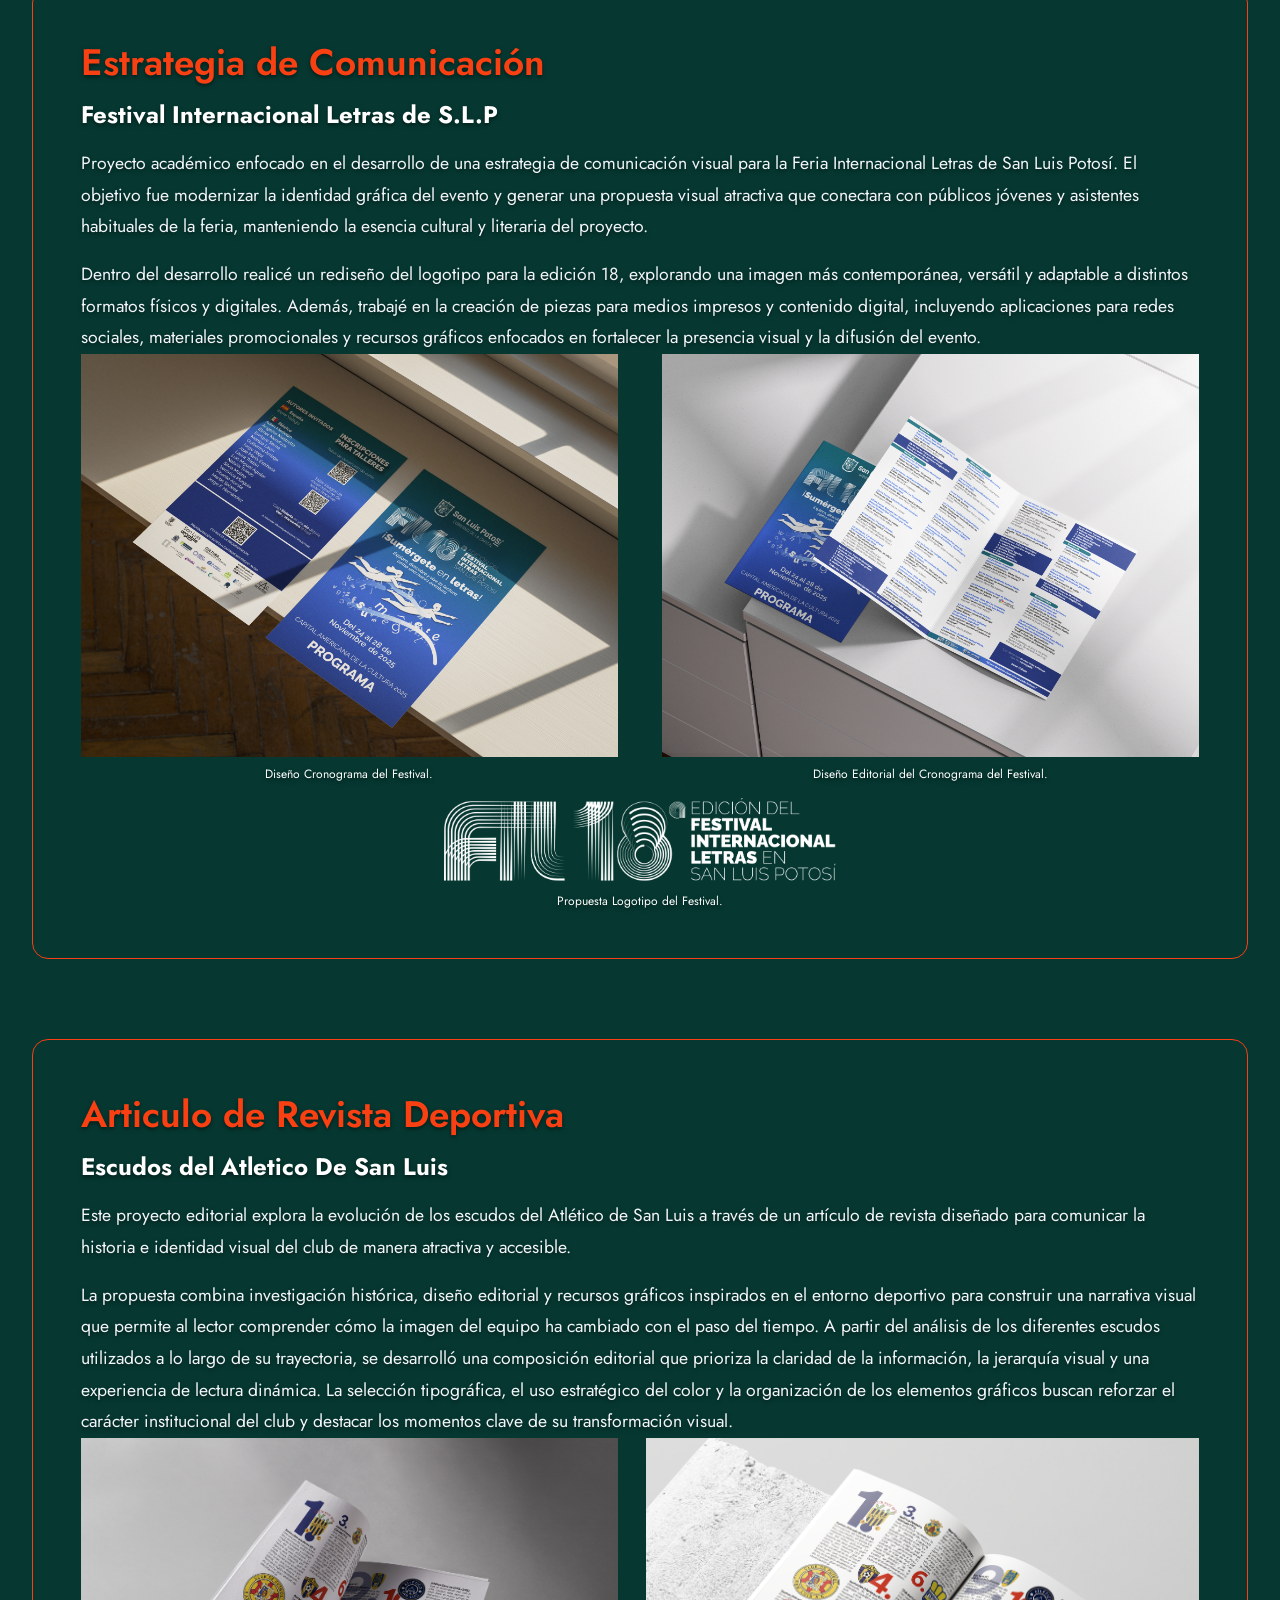
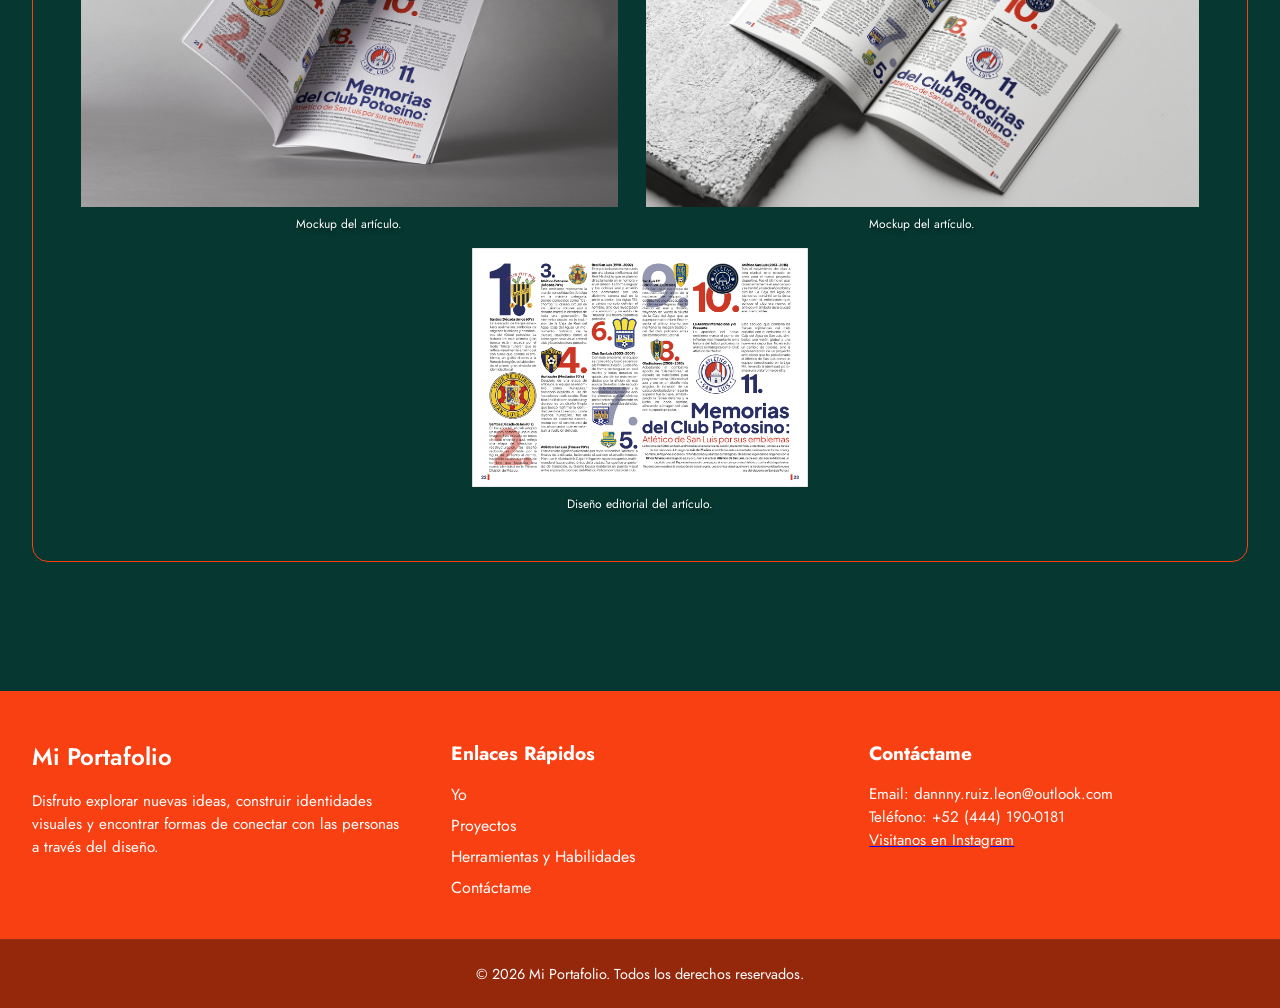
==== commit d9e4c8c7: "Add files via upload" ====
--- a/index.html
+++ b/index.html
@@ -35,8 +35,8 @@
                     <li> <a href="#" class="active"> Dani Ruiz </a> </li>
                     <li> <a href="#services"> Herramientas </a> </li>
                     <li> <a href="#about"> FIL </a> </li>
-                    <li> <a href="#blog"> ASL </a> </li>
-                    <li> <a href="contacto.html"> Contacto </a> </li>
+                    <li> <a href="#blog"> ATSL </a> </li>
+                    <li> <a href="contacto.html"> Hablemos </a> </li>
                 </ul>
             </div>
         </nav>
